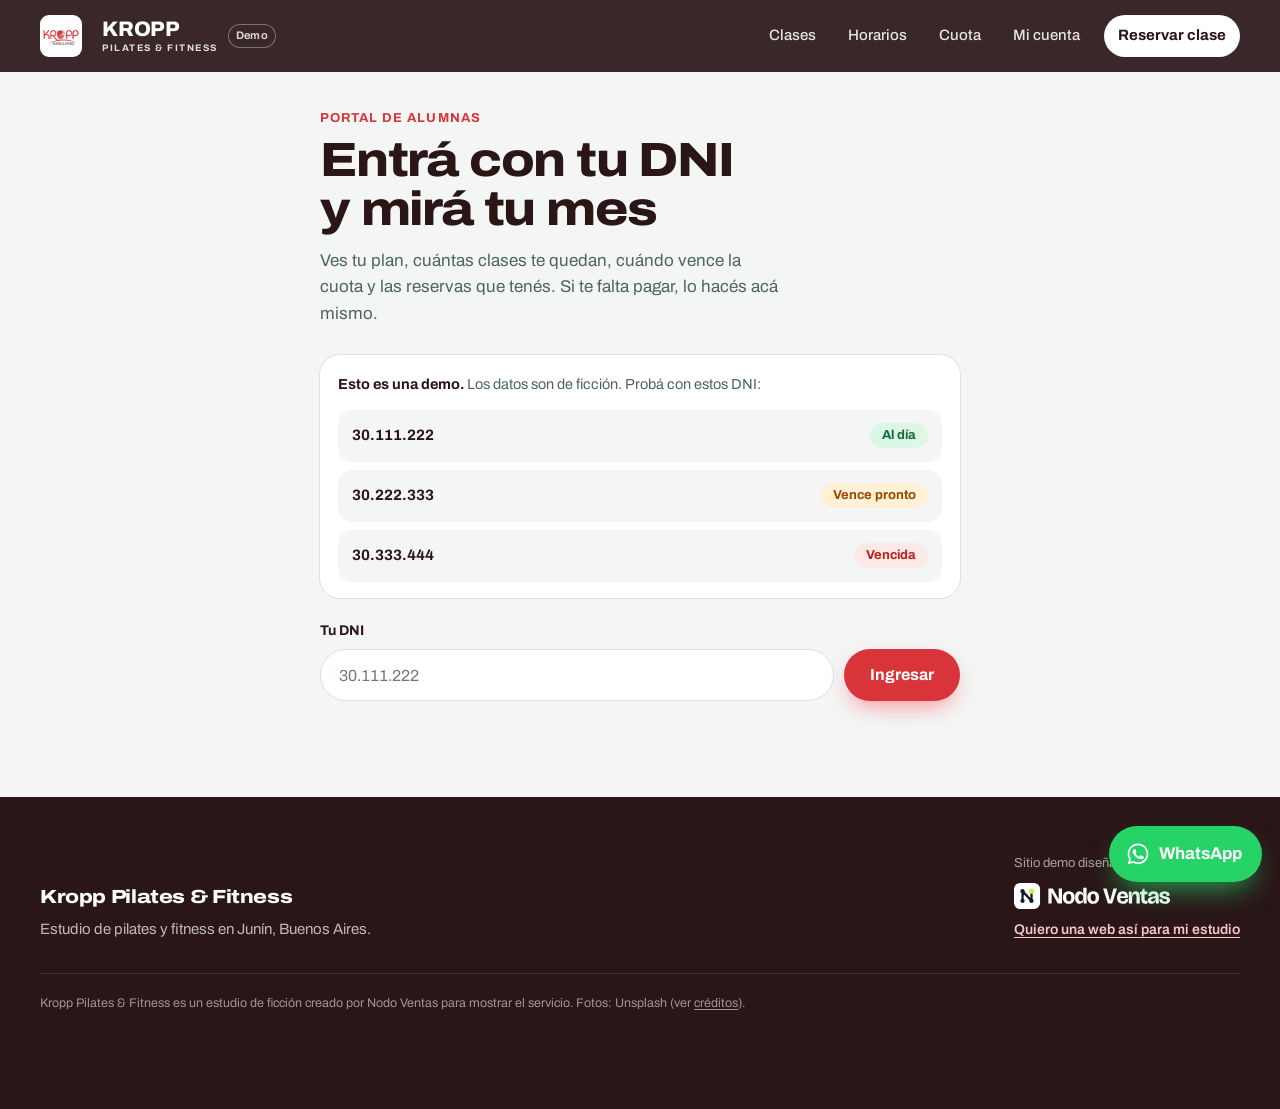
==== mi-cuenta/index.html @ a53e6f43 "Demo personalizada de Nodo Ventas: demo-kropp-pilates-junin" ====
<!DOCTYPE html>
<html lang="es-AR">
<head>
  <meta charset="utf-8">
  <meta name="viewport" content="width=device-width, initial-scale=1, viewport-fit=cover">
  <title>Portal de alumnas · Kropp Pilates & Fitness</title>
  <meta name="description" content="Entrá con tu DNI y mirá tu plan, cuántas clases te quedan, cuándo vence la cuota y tus reservas. Sitio demo creado por Nodo Ventas.">
  <meta name="robots" content="noindex, nofollow">
  <meta name="theme-color" content="#1C3A38">
  <link rel="icon" href="../favicon.svg" type="image/svg+xml">
  <link rel="preconnect" href="https://fonts.googleapis.com">
  <link rel="preconnect" href="https://fonts.gstatic.com" crossorigin>
  <link href="https://fonts.googleapis.com/css2?family=Archivo:wdth,wght@62..125,400..900&display=swap" rel="stylesheet">
  <link rel="stylesheet" href="../styles.css">
  <link rel="stylesheet" href="portal.css">
</head>
<body class="subpage">
  <a class="skip" href="#contenido">Saltar al contenido</a>

  <header class="site-header solid" id="top">
    <div class="wrap header-inner">
      <a class="brand" href="../" aria-label="Kropp Pilates & Fitness, inicio">
        <img src="../img/brand/logo.jpg" alt="Logo de Kropp Pilates & Fitness" style="height:42px;width:42px;border-radius:9px;object-fit:cover;display:block;flex:none"><span class="brand-wordmark" aria-hidden="true" style="margin-left:10px"><span class="wm-name">Kropp</span><span class="wm-sub">Pilates &amp; Fitness</span></span>
      </a>
      <a class="demo-tag" href="../oferta/" title="Sitio demo hecho por Nodo Ventas">Demo</a>
      <button class="menu-btn" type="button" aria-expanded="false" aria-controls="nav" aria-label="Abrir menú"><span></span><span></span></button>
      <nav class="nav" id="nav">
        <a href="../#clases">Clases</a>
        <a href="../#horarios">Horarios</a>
        <a href="../#cuota">Cuota</a>
        <a href="./" aria-current="page">Mi cuenta</a>
        <a class="nav-cta" href="../#horarios">Reservar clase</a>
      </nav>
    </div>
  </header>

  <main id="contenido" class="portal">
    <div class="wrap portal-wrap">
      <p class="portal-kicker">Portal de alumnas</p>
      <h1>Entrá con tu DNI y mirá tu mes</h1>
      <p class="portal-lead">Ves tu plan, cuántas clases te quedan, cuándo vence la cuota y las reservas que tenés. Si te falta pagar, lo hacés acá mismo.</p>

      <aside class="demo-banner" aria-label="Datos de la demo">
        <p><strong>Esto es una demo.</strong> Los datos son de ficción. Probá con estos DNI:</p>
        <div class="dni-hints">
          <button type="button" class="hint" data-dni="30111222">30.111.222 <span class="badge badge-ok">Al día</span></button>
          <button type="button" class="hint" data-dni="30222333">30.222.333 <span class="badge badge-pend">Vence pronto</span></button>
          <button type="button" class="hint" data-dni="30333444">30.333.444 <span class="badge badge-late">Vencida</span></button>
        </div>
      </aside>

      <form id="login-form" class="dni-form">
        <label for="dni">Tu DNI</label>
        <div class="dni-row">
          <input id="dni" name="dni" inputmode="numeric" autocomplete="off" required placeholder="30.111.222" aria-describedby="dni-error">
          <button class="btn btn-coral" type="submit">Ingresar</button>
        </div>
        <p class="form-error" id="dni-error" hidden>No encontramos ese DNI. En la demo usá uno de los tres de arriba.</p>
      </form>

      <section id="account-panel" class="account portal-account" hidden aria-live="polite"></section>
    </div>
  </main>

  <footer class="site-footer">
    <div class="wrap footer-grid">
      <div class="footer-brand">
        <span class="brand-name">Kropp Pilates & Fitness</span>
        <p>Estudio de pilates y fitness en Junín, Buenos Aires.</p>
      </div>
      <div class="made-by">
        <span>Sitio demo diseñado por</span>
        <a href="../oferta/" aria-label="Nodo Ventas, ver la oferta"><img src="../img/nodo/nodo-ventas-logo-blanco.svg" alt="Nodo Ventas" width="150" height="25"></a>
        <a class="made-link" href="../oferta/">Quiero una web así para mi estudio</a>
      </div>
    </div>
    <p class="wrap legal">Kropp Pilates & Fitness es un estudio de ficción creado por Nodo Ventas para mostrar el servicio. Fotos: Unsplash (ver <a href="../CREDITS.md">créditos</a>).</p>
  </footer>

  <a class="wa-float" href="https://wa.me/5491100000000?text=Hola%21%20Quiero%20reservar%20una%20clase%20de%20prueba" target="_blank" rel="noopener" aria-label="Escribir por WhatsApp">
    <svg viewBox="0 0 32 32" aria-hidden="true"><path fill="currentColor" d="M16 3C9 3 3.3 8.6 3.3 15.6c0 2.4.7 4.7 1.9 6.7L3 29l6.9-2.1c1.9 1 4 1.6 6.1 1.6 7 0 12.7-5.6 12.7-12.6S23 3 16 3zm0 23.2c-1.9 0-3.8-.5-5.4-1.5l-.4-.2-4.1 1.2 1.2-4-.3-.4a10.4 10.4 0 0 1-1.6-5.6C5.4 9.9 10.1 5.3 16 5.3s10.6 4.6 10.6 10.3S21.9 26.2 16 26.2zm5.8-7.7c-.3-.2-1.9-.9-2.2-1-.3-.1-.5-.2-.7.2-.2.3-.8 1-1 1.2-.2.2-.4.2-.7.1-.3-.2-1.3-.5-2.5-1.6-.9-.8-1.6-1.8-1.7-2.1-.2-.3 0-.5.1-.6l.5-.6c.2-.2.2-.3.3-.6.1-.2 0-.4 0-.6l-1-2.4c-.3-.6-.5-.5-.7-.5h-.6c-.2 0-.6.1-.9.4-.3.3-1.2 1.1-1.2 2.7s1.2 3.2 1.4 3.4c.2.2 2.4 3.6 5.8 5 2.9 1.1 3.4.9 4 .8.6-.1 1.9-.8 2.2-1.5.3-.8.3-1.4.2-1.5-.1-.2-.3-.3-.6-.4z"/></svg>
    <span>WhatsApp</span>
  </a>

  <div class="modal" id="modal-pago" hidden>
    <div class="sheet" role="dialog" aria-modal="true" aria-labelledby="pago-titulo">
      <button class="sheet-x" type="button" data-close aria-label="Cerrar">×</button>
      <div id="pago-form">
        <h2 id="pago-titulo">Cuota de noviembre</h2>
        <p class="pay-amount">$18.000</p>
        <p class="class-resume" id="pago-resumen">Plan 8 clases · Kropp Pilates & Fitness</p>
        <fieldset class="pay-methods">
          <legend>Medio de pago</legend>
          <label><input type="radio" name="pm" checked> Dinero en cuenta de Mercado Pago</label>
          <label><input type="radio" name="pm"> Tarjeta de débito o crédito</label>
        </fieldset>
        <button class="btn btn-mp btn-block" type="button" id="btn-pagar">Pagar $18.000</button>
        <p class="fine-print">Simulación de demo: no se abre un checkout real ni se cobra nada.</p>
      </div>
      <div id="pago-ok" hidden>
        <div class="ok-head">
          <span class="ok-check" aria-hidden="true"><svg viewBox="0 0 24 24"><path d="M5 12.5l4.2 4.2L19 7" fill="none" stroke="currentColor" stroke-width="2.6" stroke-linecap="round" stroke-linejoin="round"/></svg></span>
          <div><h2>Pago aprobado</h2><p class="class-resume">La cuota quedó acreditada en tu cuenta.</p></div>
        </div>
        <button class="btn btn-ink btn-block" type="button" data-close>Volver</button>
      </div>
    </div>
  </div>

  <script src="portal.js"></script>
</body>
</html>
---- styles.css ----
:root {
  --plum: #2A1517;
  --plum-2: #3C1F22;
  --coral: #D8343A;
  --coral-ink: #B4282E;
  --amber: #F3C6C7;
  --paper: #FFFFFF;
  --mist: #F3F6F5;
  --ink: #2A1517;
  --ink-soft: #4E6462;
  --line: #D9E3E1;
  --mp: #009EE3;
  --wa: #25D366;
  --font: "Archivo", "Helvetica Neue", Arial, sans-serif;
  --max: 1200px;
  --ease: cubic-bezier(.16, 1, .3, 1);
}
*, *::before, *::after { box-sizing: border-box; }
html { scroll-behavior: smooth; -webkit-text-size-adjust: 100%; }
@media (prefers-reduced-motion: reduce) { html { scroll-behavior: auto; } *, *::before, *::after { animation: none !important; transition: none !important; } }
body { margin: 0; background: var(--paper); color: var(--ink); font-family: var(--font); font-size: 17px; line-height: 1.55; -webkit-font-smoothing: antialiased; font-variation-settings: "wdth" 100; }
::selection { background: var(--coral); color: #fff; }
img { max-width: 100%; display: block; }
a { color: inherit; text-underline-offset: .18em; }
button, input { font: inherit; color: inherit; }
button { cursor: pointer; }
:focus-visible { outline: 3px solid var(--amber); outline-offset: 3px; border-radius: 6px; }
h1, h2, h3 { margin: 0; line-height: 1.02; letter-spacing: -0.025em; font-weight: 800; font-stretch: 112%; font-variation-settings: "wdth" 112; text-wrap: balance; }
p { margin: 0; }
.wrap { width: min(var(--max), calc(100% - 40px)); margin-inline: auto; }
.skip { position: absolute; left: 12px; top: -48px; z-index: 100; background: var(--amber); color: var(--ink); padding: 8px 12px; border-radius: 8px; }
.skip:focus { top: 12px; }

/* header */
.site-header { position: fixed; inset: 0 0 auto; z-index: 40; color: #fff; transition: background .4s var(--ease), box-shadow .4s var(--ease); }
.site-header.solid { background: rgba(42,21,23, .92); backdrop-filter: saturate(1.4) blur(14px); box-shadow: 0 1px 0 rgba(255,255,255,.08); }
.header-inner { display: flex; align-items: center; justify-content: space-between; min-height: 72px; gap: 16px; }
.brand { display: inline-flex; align-items: center; gap: 10px; text-decoration: none; }
.brand-mark { width: 34px; height: 34px; }
.brand-name { font-weight: 800; font-size: 19px; letter-spacing: -0.02em; font-variation-settings: "wdth" 118; }
.nav { display: flex; align-items: center; gap: 4px; }
.nav a { text-decoration: none; font-size: 15px; font-weight: 500; padding: 9px 14px; border-radius: 999px; opacity: .88; transition: background .2s, opacity .2s; }
.nav a:hover { opacity: 1; background: rgba(255,255,255,.1); }
.nav .nav-cta { background: #fff; color: var(--plum); font-weight: 700; opacity: 1; margin-left: 6px; }
.nav .nav-cta:hover { background: var(--amber); }
.menu-btn { display: none; width: 44px; height: 44px; border: 0; border-radius: 12px; background: rgba(255,255,255,.12); position: relative; }
.menu-btn span { position: absolute; left: 13px; right: 13px; height: 2px; background: #fff; border-radius: 2px; transition: transform .3s var(--ease); }
.menu-btn span:first-child { top: 17px; } .menu-btn span:last-child { top: 25px; }
.menu-btn[aria-expanded="true"] span:first-child { transform: translateY(4px) rotate(45deg); }
.menu-btn[aria-expanded="true"] span:last-child { transform: translateY(-4px) rotate(-45deg); }
@media (max-width: 860px) {
  .menu-btn { display: block; }
  .nav { position: absolute; top: 72px; left: 12px; right: 12px; flex-direction: column; align-items: stretch; padding: 10px; border-radius: 18px; background: var(--plum); box-shadow: 0 24px 48px rgba(0,0,0,.35); opacity: 0; transform: translateY(-8px); pointer-events: none; transition: opacity .25s var(--ease), transform .25s var(--ease); }
  .nav.open { opacity: 1; transform: none; pointer-events: auto; }
  .nav a { padding: 14px 16px; font-size: 17px; }
  .nav .nav-cta { margin: 6px 0 0; text-align: center; }
}

/* buttons */
.btn { display: inline-flex; align-items: center; justify-content: center; gap: 8px; min-height: 52px; padding: 0 26px; border-radius: 999px; border: 0; font-weight: 700; font-size: 16px; text-decoration: none; transition: transform .2s var(--ease), background .2s, box-shadow .2s; }
.btn:active { transform: scale(.97); }
.btn-coral { background: var(--coral); color: #fff; box-shadow: 0 10px 24px -8px rgba(255,77,94,.7); }
.btn-coral:hover { background: var(--coral-ink); }
.btn-glass { background: rgba(255,255,255,.14); color: #fff; backdrop-filter: blur(8px); box-shadow: inset 0 0 0 1px rgba(255,255,255,.35); }
.btn-glass:hover { background: rgba(255,255,255,.24); }
.btn-ink { background: var(--plum); color: #fff; }
.btn-ink:hover { background: var(--plum-2); }
.btn-mp { background: var(--mp); color: #fff; }
.btn-mp:hover { background: #0088c4; }
.btn-ghost { background: transparent; box-shadow: inset 0 0 0 1.5px var(--line); color: var(--ink); }
.btn-block { width: 100%; }
.btn[disabled] { opacity: .45; cursor: not-allowed; box-shadow: none; }

/* hero */
.hero { position: relative; min-height: 100svh; display: flex; align-items: flex-end; color: #fff; overflow: hidden; background: var(--plum); }
.hero-img { position: absolute; inset: 0; width: 100%; height: 100%; object-fit: cover; object-position: 62% 30%; transform: scale(1.06); animation: settle 1.8s var(--ease) forwards; }
.hero-shade { position: absolute; inset: 0; background: linear-gradient(180deg, rgba(42,21,23,.55) 0%, rgba(42,21,23,0) 28%, rgba(42,21,23,.2) 50%, rgba(42,21,23,.94) 100%), linear-gradient(90deg, rgba(42,21,23,.7) 0%, rgba(42,21,23,0) 65%); }
.hero-inner { position: relative; padding: 96px 0 64px; display: grid; grid-template-columns: 1.15fr minmax(260px, 360px); gap: 40px; align-items: end; width: 100%; }
.hero-video { width: min(100%, 360px); aspect-ratio: 9 / 16; justify-self: end; border-radius: 22px; overflow: hidden; background: #000; box-shadow: 0 28px 60px -18px rgba(0,0,0,.7), 0 0 0 1px rgba(255,255,255,.14); }
.hero-video video { width: 100%; height: 100%; display: block; object-fit: contain; background: #000; }
.hero-copy { min-width: 0; }
.hero-title { font-size: clamp(50px, 9vw, 124px); line-height: .9; letter-spacing: -0.035em; font-weight: 900; font-variation-settings: "wdth" 125; max-width: 11ch; }
.hero-title span { display: inline-block; opacity: 0; transform: translateY(.35em); animation: rise .9s var(--ease) forwards; }
.hero-title span:nth-child(2) { animation-delay: .12s; }
.hero-title span:nth-child(3) { animation-delay: .24s; color: var(--amber); }
.hero-lead { max-width: 46ch; margin-top: 26px; font-size: clamp(17px, 1.6vw, 20px); color: rgba(255,255,255,.86); }
.hero-actions { display: flex; flex-wrap: wrap; gap: 12px; margin-top: 30px; }
.hero-meta { display: flex; align-items: center; gap: 10px; margin-top: 28px; font-size: 14px; color: rgba(255,255,255,.75); }
.live-dot { width: 9px; height: 9px; border-radius: 50%; background: #3BE07A; box-shadow: 0 0 0 0 rgba(59,224,122,.6); animation: pulse 2s infinite; }
@keyframes settle { to { transform: scale(1); } }
@keyframes rise { to { opacity: 1; transform: none; } }
@keyframes pulse { 70% { box-shadow: 0 0 0 10px rgba(59,224,122,0); } 100% { box-shadow: 0 0 0 0 rgba(59,224,122,0); } }

/* sections */
section { scroll-margin-top: 72px; }
.section-head { display: grid; grid-template-columns: 1.1fr 1fr; gap: 24px 64px; align-items: end; margin-bottom: 40px; }
.section-head h2 { font-size: clamp(36px, 5vw, 64px); }
.section-head p { color: var(--ink-soft); max-width: 48ch; }
@media (max-width: 860px) { .section-head { grid-template-columns: 1fr; margin-bottom: 28px; } }

.clases { padding: 104px 0 88px; }
.rail { display: grid; grid-auto-flow: column; grid-auto-columns: minmax(280px, 31%); gap: 18px; overflow-x: auto; scroll-snap-type: x mandatory; padding: 4px max(20px, calc((100% - var(--max)) / 2)) 24px; scroll-padding-inline: max(20px, calc((100% - var(--max)) / 2)); scrollbar-width: thin; scrollbar-color: var(--coral) var(--mist); }
.rail::-webkit-scrollbar { height: 6px; } .rail::-webkit-scrollbar-thumb { background: var(--coral); border-radius: 6px; } .rail::-webkit-scrollbar-track { background: var(--mist); }
@media (max-width: 860px) { .rail { grid-auto-columns: 78%; } }
.class-tile { position: relative; scroll-snap-align: start; border-radius: 22px; overflow: hidden; aspect-ratio: 4 / 5; background: var(--plum); color: #fff; isolation: isolate; }
.class-tile img { position: absolute; inset: 0; width: 100%; height: 100%; object-fit: cover; transition: transform .8s var(--ease); z-index: -1; }
.class-tile::after { content: ""; position: absolute; inset: 0; z-index: -1; background: linear-gradient(180deg, rgba(42,21,23,0) 40%, rgba(42,21,23,.92) 100%); }
.class-tile:hover img { transform: scale(1.05); }
.tile-copy { position: absolute; inset: auto 0 0; padding: 22px; }
.tile-copy h3 { font-size: 28px; }
.tile-copy p { margin-top: 6px; color: rgba(255,255,255,.85); font-size: 15px; }
.tile-meta { display: inline-block; margin-top: 12px; font-size: 13px; font-weight: 600; color: var(--amber); }

/* horarios */
.horarios { padding: 96px 0; background: var(--mist); }
.days { display: flex; gap: 8px; overflow-x: auto; padding-bottom: 6px; margin-bottom: 22px; scrollbar-width: none; }
.days::-webkit-scrollbar { display: none; }
.day { flex: 0 0 auto; min-width: 82px; padding: 12px 16px; border-radius: 16px; border: 0; background: #fff; color: var(--ink); text-align: left; box-shadow: inset 0 0 0 1px var(--line); transition: background .2s, color .2s; }
.day b { display: block; font-size: 17px; }
.day small { color: var(--ink-soft); font-size: 13px; }
.day[aria-selected="true"] { background: var(--plum); color: #fff; box-shadow: none; }
.day[aria-selected="true"] small { color: rgba(255,255,255,.7); }
.schedule { display: grid; gap: 12px; }
.slot { display: grid; grid-template-columns: 76px 96px 1fr auto; align-items: center; gap: 20px; padding: 14px 16px 14px 20px; border-radius: 20px; background: #fff; box-shadow: 0 1px 2px rgba(42,21,23,.06); animation: rise .5s var(--ease) both; opacity: 0; transform: translateY(8px); }
.slot:nth-child(2) { animation-delay: .05s; } .slot:nth-child(3) { animation-delay: .1s; }
.slot-time { font-size: 24px; font-weight: 800; font-variant-numeric: tabular-nums; letter-spacing: -0.02em; }
.slot-time small { display: block; font-size: 13px; font-weight: 500; color: var(--ink-soft); }
.slot img { width: 96px; height: 72px; object-fit: cover; border-radius: 12px; }
.slot h3 { font-size: 20px; letter-spacing: -0.015em; font-variation-settings: "wdth" 105; }
.slot-sub { color: var(--ink-soft); font-size: 14px; margin-top: 2px; }
.spots { display: flex; align-items: center; gap: 10px; margin-top: 8px; font-size: 13px; font-weight: 600; }
.bar { width: 110px; height: 6px; border-radius: 6px; background: var(--line); overflow: hidden; }
.bar i { display: block; height: 100%; background: var(--coral); border-radius: 6px; }
.spots.ok { color: #1F8A4C; } .spots.ok .bar i { background: #2EB866; }
.spots.warn { color: #C2410C; } .spots.warn .bar i { background: var(--amber); }
.spots.full { color: var(--ink-soft); }
.slot .btn { min-height: 46px; padding: 0 20px; font-size: 15px; }
@media (max-width: 720px) {
  .slot { grid-template-columns: 64px 1fr; grid-template-areas: "time info" "btn btn"; gap: 12px 14px; padding: 16px; }
  .slot img { display: none; }
  .slot-time { grid-area: time; font-size: 21px; }
  .slot-info { grid-area: info; }
  .slot .btn { grid-area: btn; width: 100%; }
}

/* cuota */
.cuota { padding: 112px 0; }
.cuota-grid { display: grid; grid-template-columns: 1fr minmax(320px, 440px); gap: 64px; align-items: center; }
.cuota-copy h2, .avisos-copy h2 { font-size: clamp(36px, 5vw, 60px); }
.cuota-copy > p, .avisos-copy > p { margin-top: 18px; color: var(--ink-soft); max-width: 46ch; }
.ticks { list-style: none; padding: 0; margin: 26px 0 0; display: grid; gap: 12px; }
.ticks li { display: flex; gap: 12px; align-items: flex-start; font-weight: 500; }
.ticks li::before { content: ""; flex: 0 0 22px; height: 22px; border-radius: 50%; background: var(--coral) url("data:image/svg+xml,%3Csvg xmlns='http://www.w3.org/2000/svg' viewBox='0 0 24 24'%3E%3Cpath d='M6 12.5l4 4L18 8' fill='none' stroke='white' stroke-width='3' stroke-linecap='round' stroke-linejoin='round'/%3E%3C/svg%3E") center/14px no-repeat; margin-top: 1px; }
.account { background: #fff; border-radius: 28px; padding: 26px; box-shadow: 0 30px 60px -24px rgba(42,21,23,.35), 0 0 0 1px var(--line); }
.account-head { display: flex; gap: 14px; align-items: center; padding-bottom: 18px; border-bottom: 1px solid var(--line); }
.account-head strong { display: block; font-size: 18px; } .account-head span { color: var(--ink-soft); font-size: 14px; }
.avatar { width: 48px; height: 48px; border-radius: 50%; display: grid; place-items: center; background: var(--amber); color: var(--plum); font-weight: 800; }
.fee-row { display: flex; justify-content: space-between; align-items: center; padding: 16px 0; border-bottom: 1px solid var(--line); }
.fee-row strong { display: block; } .fee-row span { color: var(--ink-soft); font-size: 14px; }
.badge { font-size: 13px; font-weight: 700; padding: 6px 12px; border-radius: 999px; }
.badge-ok { background: #DDF7E6; color: #136C38; }
.badge-pend { background: #FFF0D6; color: #9A4A00; }
.account .btn-mp { width: 100%; margin-top: 20px; }
.fine-print { font-size: 12.5px; color: var(--ink-soft); margin-top: 12px; }
@media (max-width: 860px) { .cuota-grid { grid-template-columns: 1fr; gap: 40px; } .cuota { padding: 80px 0; } }

/* avisos */
.avisos { padding: 112px 0; background: var(--plum); color: #fff; overflow: hidden; }
.avisos-grid { display: grid; grid-template-columns: minmax(300px, 380px) 1fr; gap: 80px; align-items: center; }
.avisos-copy > p { color: rgba(255,255,255,.78); }
.avisos-copy .btn { margin-top: 28px; background: #fff; color: var(--plum); }
.phone { border-radius: 40px; padding: 10px; background: #0E0711; box-shadow: 0 40px 80px -20px rgba(0,0,0,.6), 0 0 0 1px rgba(255,255,255,.08); transform: rotate(-2deg); }
.phone .wa-top { border-radius: 30px 30px 0 0; }
.phone .wa-body { border-radius: 0 0 30px 30px; min-height: 470px; }
@media (max-width: 860px) { .avisos-grid { grid-template-columns: 1fr; gap: 48px; } .phone { transform: none; max-width: 380px; } .avisos { padding: 80px 0; } }

/* whatsapp look */
.wa-top { display: flex; align-items: center; gap: 10px; padding: 12px 14px; background: #008069; color: #fff; }
.wa-back { font-size: 26px; line-height: 1; opacity: .9; }
.wa-ava { width: 36px; height: 36px; flex: 0 0 36px; } .wa-ava svg { width: 100%; height: 100%; }
.wa-name { display: flex; flex-direction: column; line-height: 1.2; } .wa-name b { font-size: 15px; } .wa-name small { font-size: 12px; opacity: .8; }
.wa-body { background: #EFEAE2; padding: 14px 12px 18px; display: flex; flex-direction: column; gap: 6px; color: #111B21; font-family: -apple-system, "Segoe UI", Roboto, Helvetica, Arial, sans-serif; font-size: 14.5px; line-height: 1.4; }
.wa-day { align-self: center; background: #fff; color: #54656F; font-size: 12px; padding: 4px 10px; border-radius: 8px; margin: 6px 0; box-shadow: 0 1px 1px rgba(0,0,0,.08); }
.bubble { max-width: 86%; padding: 7px 9px 6px; border-radius: 10px; box-shadow: 0 1px 1px rgba(0,0,0,.12); position: relative; }
.bubble.in { align-self: flex-start; background: #fff; border-top-left-radius: 2px; }
.bubble.out { align-self: flex-end; background: #D9FDD3; border-top-right-radius: 2px; }
.bubble time { display: block; text-align: right; font-size: 11px; color: #667781; margin-top: 2px; }
.ticks-blue { color: #53BDEB; letter-spacing: -3px; margin-left: 2px; }
.wa-link { color: #027EB5; text-decoration: underline; }

/* sala */
.sala { position: relative; min-height: 70vh; display: flex; align-items: flex-end; color: #fff; }
.sala img { position: absolute; inset: 0; width: 100%; height: 100%; object-fit: cover; }
.sala::before { content: ""; position: absolute; inset: 0; z-index: 1; background: linear-gradient(0deg, rgba(42,21,23,.85), rgba(42,21,23,0) 60%); }
.sala-copy { position: relative; z-index: 2; padding-bottom: 56px; }
.sala-copy h2 { font-size: clamp(30px, 4.4vw, 56px); max-width: 18ch; }

/* faq */
.faq { padding: 112px 0; }
.faq-grid { display: grid; grid-template-columns: 1fr 1.3fr; gap: 64px; }
.faq h2 { font-size: clamp(34px, 4.5vw, 56px); }
details { border-bottom: 1px solid var(--line); padding: 20px 0; }
summary { cursor: pointer; font-weight: 700; font-size: 19px; list-style: none; display: flex; justify-content: space-between; gap: 16px; }
summary::-webkit-details-marker { display: none; }
summary::after { content: "+"; font-weight: 400; font-size: 26px; line-height: 1; color: var(--coral); transition: transform .3s var(--ease); }
details[open] summary::after { transform: rotate(45deg); }
details p { margin-top: 10px; color: var(--ink-soft); max-width: 60ch; }
@media (max-width: 860px) { .faq-grid { grid-template-columns: 1fr; gap: 24px; } .faq { padding: 80px 0; } }

/* footer */
.site-footer { background: var(--plum); color: #fff; padding: 56px 0 96px; }
.footer-grid { display: flex; flex-wrap: wrap; justify-content: space-between; gap: 32px; align-items: flex-end; padding-bottom: 32px; border-bottom: 1px solid rgba(255,255,255,.12); }
.footer-brand p { color: rgba(255,255,255,.7); margin-top: 6px; font-size: 15px; }
.made-by { display: grid; gap: 10px; justify-items: start; }
.made-by > span { font-size: 13px; color: rgba(255,255,255,.6); }
.made-by img { height: 26px; width: auto; }
.made-link { font-size: 14px; font-weight: 600; color: var(--amber); }
.legal { font-size: 12.5px; color: rgba(255,255,255,.55); margin-top: 20px; }

/* floating */
.wa-float { position: fixed; right: 18px; bottom: 18px; z-index: 50; display: inline-flex; align-items: center; gap: 8px; height: 56px; padding: 0 20px 0 16px; border-radius: 999px; background: var(--wa); color: #fff; font-weight: 700; text-decoration: none; box-shadow: 0 14px 30px -10px rgba(37,211,102,.8); transition: transform .2s var(--ease); }
.wa-float:hover { transform: translateY(-2px); }
.wa-float svg { width: 26px; height: 26px; }
.demo-chip { position: fixed; left: 14px; bottom: 18px; z-index: 50; font-size: 12px; font-weight: 600; text-decoration: none; padding: 7px 12px; border-radius: 999px; background: rgba(42,21,23,.78); color: rgba(255,255,255,.9); backdrop-filter: blur(8px); box-shadow: inset 0 0 0 1px rgba(255,255,255,.18); }
@media (max-width: 520px) { .wa-float span { display: none; } .wa-float { padding: 0; width: 56px; justify-content: center; } }

/* modal */
.modal { position: fixed; inset: 0; z-index: 80; display: grid; place-items: end center; background: rgba(20,8,24,.55); backdrop-filter: blur(4px); padding: 0; }
@media (min-width: 640px) { .modal { place-items: center; padding: 24px; } }
.modal[hidden] { display: none; }
.sheet { position: relative; width: min(460px, 100%); max-height: 92svh; overflow: auto; background: #fff; color: var(--ink); border-radius: 26px 26px 0 0; padding: 30px 24px 26px; animation: sheet .45s var(--ease); }
@media (min-width: 640px) { .sheet { border-radius: 26px; } }
@keyframes sheet { from { transform: translateY(40px); opacity: 0; } }
.sheet h2 { font-size: 28px; }
.sheet-x { position: absolute; right: 14px; top: 14px; width: 38px; height: 38px; border-radius: 50%; border: 0; background: var(--mist); font-size: 22px; line-height: 1; }
.class-resume { color: var(--ink-soft); margin-top: 6px; }
.sheet label { display: block; font-weight: 600; font-size: 14px; margin: 18px 0 6px; }
.sheet input:not([type="radio"]) { width: 100%; height: 52px; border-radius: 14px; border: 1.5px solid var(--line); padding: 0 16px; font-size: 16px; background: #fff; }
.sheet input:focus { outline: none; border-color: var(--coral); box-shadow: 0 0 0 4px rgba(255,77,94,.15); }
.sheet .btn-block { margin-top: 22px; }
.ok-head { display: flex; gap: 14px; align-items: center; }
.ok-check { width: 52px; height: 52px; flex: 0 0 52px; border-radius: 50%; background: #2EB866; color: #fff; display: grid; place-items: center; animation: pop .5s var(--ease); }
.ok-check svg { width: 28px; height: 28px; }
@keyframes pop { from { transform: scale(.4); opacity: 0; } }
.wa-label { margin: 22px 0 8px; font-size: 13px; font-weight: 600; color: var(--ink-soft); }
.wa-mini { border-radius: 18px; overflow: hidden; box-shadow: 0 0 0 1px var(--line); }
.wa-mini .wa-body { min-height: 0; }
.wa-mini .bubble { animation: rise .5s .25s var(--ease) both; opacity: 0; transform: translateY(8px); }
.pay-amount { font-size: 44px; font-weight: 800; letter-spacing: -0.03em; margin-top: 10px; font-variant-numeric: tabular-nums; }
.pay-methods { border: 0; padding: 0; margin: 18px 0 0; display: grid; gap: 8px; }
.pay-methods legend { font-weight: 600; font-size: 14px; margin-bottom: 8px; }
.pay-methods label { margin: 0; display: flex; gap: 10px; align-items: center; padding: 14px; border-radius: 14px; box-shadow: inset 0 0 0 1.5px var(--line); font-weight: 500; }
.pay-methods label:has(input:checked) { box-shadow: inset 0 0 0 2px var(--mp); }
.pay-methods input { accent-color: var(--mp); }
.btn.loading { pointer-events: none; opacity: .8; }
.btn.loading::after { content: ""; width: 16px; height: 16px; border-radius: 50%; border: 2px solid rgba(255,255,255,.5); border-top-color: #fff; animation: spin .7s linear infinite; }
@keyframes spin { to { transform: rotate(360deg); } }

.demo-tag { margin-right: auto; margin-left: -6px; font-size: 11px; font-weight: 700; letter-spacing: .02em; text-decoration: none; padding: 3px 8px; border-radius: 999px; color: rgba(255,255,255,.8); box-shadow: inset 0 0 0 1px rgba(255,255,255,.35); }
.demo-tag:hover { color: #fff; box-shadow: inset 0 0 0 1px #fff; }
@media (max-width: 900px) {
  .hero { min-height: 0; align-items: stretch; overflow: hidden; }
  .hero-inner { grid-template-columns: 1fr; justify-items: center; padding: 88px 0 48px; gap: 28px; }
  .hero-video { width: min(100%, calc(68svh * 9 / 16), 380px); justify-self: center; }
  .hero-copy { width: 100%; }
}
@media (max-width: 600px) { .hero-img { object-position: 58% 18%; } }

/* wordmark tipográfico (branding real, sin isotipo inventado) */
.brand-wordmark { display: flex; flex-direction: column; justify-content: center; line-height: 1; text-decoration: none; }
.brand-wordmark .wm-name { font-weight: 800; font-size: 21px; letter-spacing: -0.01em; text-transform: uppercase; }
.brand-wordmark .wm-sub { font-size: 9.5px; font-weight: 700; letter-spacing: 0.16em; text-transform: uppercase; opacity: .85; margin-top: 4px; }
---- mi-cuenta/portal.css ----
/* Portal de alumnas — misma base visual que la demo Kropp Pilates & Fitness */
body.subpage { background: var(--mist); padding-top: 72px; }
body.subpage .site-header { background: rgba(42,21,23, .92); backdrop-filter: saturate(1.4) blur(14px); box-shadow: 0 1px 0 rgba(255,255,255,.08); }

.portal { padding: 36px 0 96px; }
.portal-wrap { max-width: 640px; }
.portal-kicker { font-size: 13px; font-weight: 700; letter-spacing: .08em; text-transform: uppercase; color: var(--coral); }
.portal h1 { font-size: clamp(32px, 7vw, 48px); margin-top: 8px; }
.portal-lead { margin-top: 14px; color: var(--ink-soft); max-width: 46ch; }

.demo-banner { margin-top: 28px; background: #fff; border-radius: 20px; padding: 18px 18px 16px; box-shadow: 0 0 0 1px var(--line); }
.demo-banner p { font-size: 14.5px; color: var(--ink-soft); }
.demo-banner strong { color: var(--ink); }
.dni-hints { display: grid; gap: 8px; margin-top: 14px; }
.hint { display: flex; align-items: center; justify-content: space-between; gap: 12px; width: 100%; min-height: 52px; padding: 0 14px; border: 0; border-radius: 14px; background: var(--mist); font: 700 15px/1 var(--font); color: var(--ink); font-variant-numeric: tabular-nums; text-align: left; box-shadow: inset 0 0 0 1.5px transparent; transition: background .2s, box-shadow .2s; }
.hint:hover, .hint:focus-visible { background: #fff; box-shadow: inset 0 0 0 1.5px var(--coral); }
.hint .badge { flex: 0 0 auto; }

.badge-late { background: #FDE8E8; color: #B42318; }

.dni-form { margin-top: 22px; }
.dni-form label { display: block; font-weight: 700; font-size: 14px; margin-bottom: 8px; }
.dni-row { display: grid; grid-template-columns: 1fr auto; gap: 10px; }
.dni-form input { width: 100%; height: 52px; border-radius: 999px; border: 1.5px solid var(--line); padding: 0 18px; font-size: 16px; background: #fff; font-variant-numeric: tabular-nums; }
.dni-form input:focus { outline: none; border-color: var(--coral); box-shadow: 0 0 0 4px rgba(255,77,94,.15); }
.form-error { margin-top: 10px; font-size: 14px; font-weight: 600; color: #B42318; }
@media (max-width: 520px) { .dni-row { grid-template-columns: 1fr; } }

.portal-account { margin-top: 22px; }
.portal-account .account-head { align-items: flex-start; }
.account-actions { margin-left: auto; align-self: start; }
.btn-text { border: 0; background: none; color: var(--ink-soft); font: 600 12px/1 var(--font); padding: 6px 0; white-space: nowrap; }
.btn-text:hover { color: var(--ink); text-decoration: underline; text-underline-offset: .18em; }

.stat { padding: 18px 0; border-bottom: 1px solid var(--line); }
.stat-label { font-size: 13px; font-weight: 600; color: var(--ink-soft); }
.stat-value { margin-top: 4px; font-size: 22px; font-weight: 800; letter-spacing: -0.03em; }
.stat-value b { color: var(--coral); }
.meter { margin-top: 12px; height: 8px; border-radius: 8px; background: var(--line); overflow: hidden; }
.meter i { display: block; height: 100%; background: var(--coral); border-radius: 8px; }

.portal-account .fee-row { padding: 18px 0; }
.fee-note { display: block; font-size: 13px; color: var(--ink-soft); font-weight: 500; margin-top: 2px; }

.reservas { padding: 18px 0 8px; }
.reservas h2 { font-size: 16px; letter-spacing: 0; font-stretch: 100%; font-variation-settings: "wdth" 100; }
.reservas ul { list-style: none; padding: 0; margin: 12px 0 0; display: grid; gap: 8px; }
.reservas li { display: grid; grid-template-columns: 92px 1fr; gap: 12px; align-items: center; padding: 12px 14px; border-radius: 14px; background: var(--mist); }
.reservas .when { font-weight: 800; font-size: 14px; letter-spacing: -0.02em; }
.reservas .when small { display: block; font-weight: 600; color: var(--ink-soft); font-size: 12px; }
.reservas .what { font-weight: 700; font-size: 15px; }
.reservas .what small { display: block; font-weight: 500; color: var(--ink-soft); font-size: 13px; }
.empty { color: var(--ink-soft); font-size: 14.5px; margin-top: 8px; }

body.logged-in .dni-form { display: none; }

body.logged-in .portal { padding-top: 20px; padding-bottom: 72px; }
body.logged-in .portal-lead { display: none; }
body.logged-in .portal h1 { font-size: clamp(26px, 6vw, 34px); }
body.logged-in .demo-banner { padding: 12px 14px; margin-top: 16px; }
body.logged-in .demo-banner p { font-size: 13px; }
body.logged-in .dni-hints { gap: 6px; }
body.logged-in .hint { min-height: 44px; font-size: 14px; }
body.logged-in .portal-account { margin-top: 16px; }

.portal-account .account-head span { white-space: nowrap; }
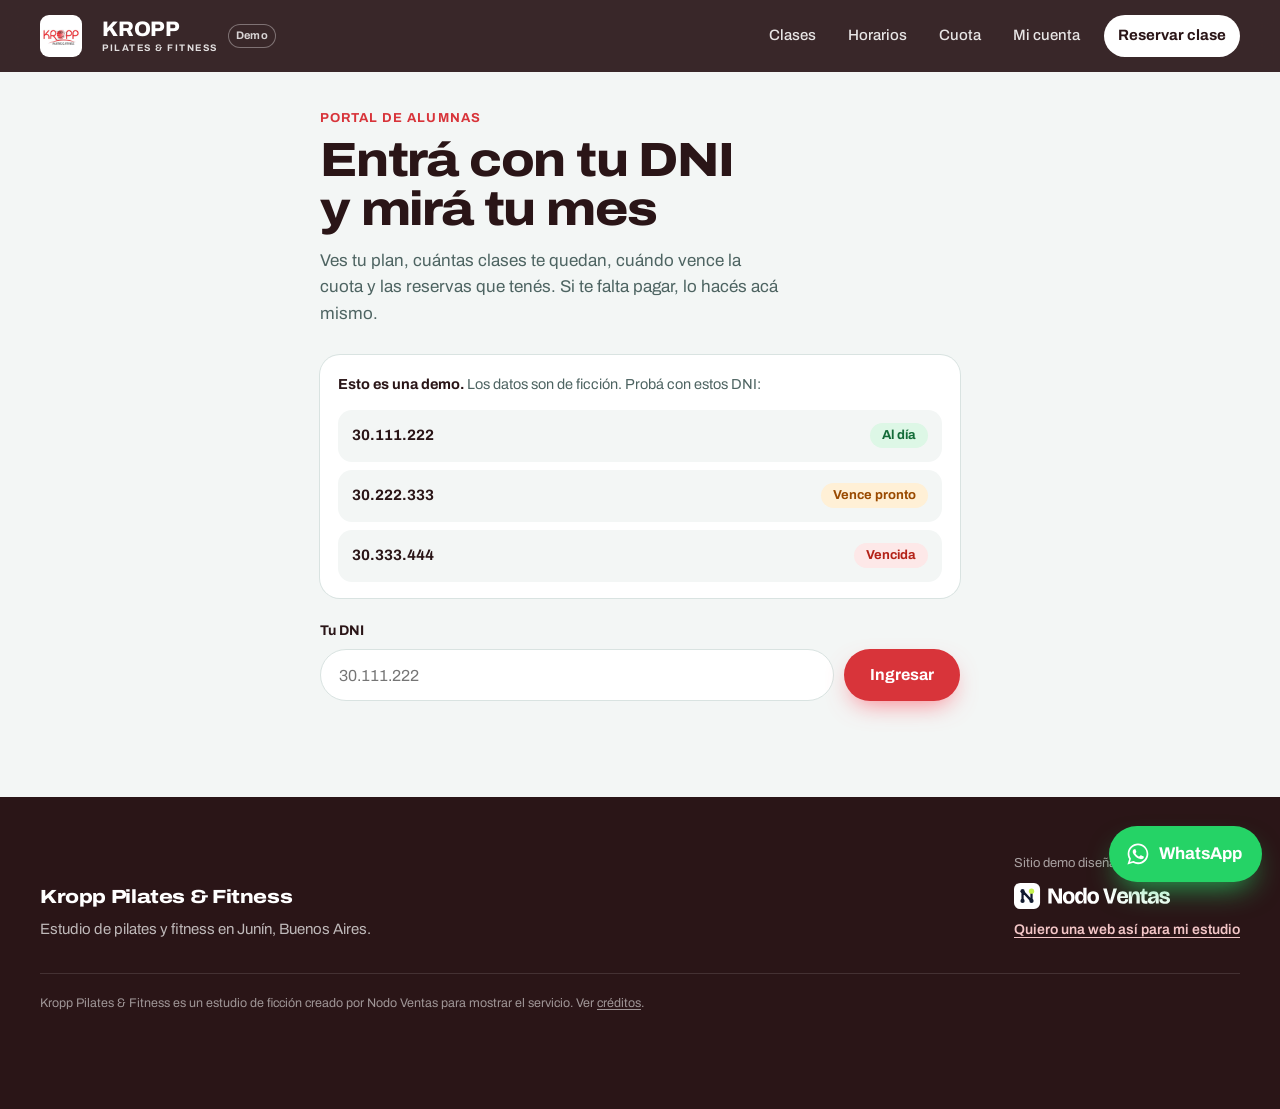
==== commit 3916a2bc: "Demo personalizada de Nodo Ventas: demo-kropp-pilates-junin" ====
--- a/mi-cuenta/index.html
+++ b/mi-cuenta/index.html
@@ -74,7 +74,7 @@
         <a class="made-link" href="../oferta/">Quiero una web así para mi estudio</a>
       </div>
     </div>
-    <p class="wrap legal">Kropp Pilates & Fitness es un estudio de ficción creado por Nodo Ventas para mostrar el servicio. Fotos: Unsplash (ver <a href="../CREDITS.md">créditos</a>).</p>
+    <p class="wrap legal">Kropp Pilates & Fitness es un estudio de ficción creado por Nodo Ventas para mostrar el servicio. Ver <a href="../CREDITS.md">créditos</a>.</p>
   </footer>
 
   <a class="wa-float" href="https://wa.me/5491100000000?text=Hola%21%20Quiero%20reservar%20una%20clase%20de%20prueba" target="_blank" rel="noopener" aria-label="Escribir por WhatsApp">
--- a/styles.css
+++ b/styles.css
@@ -270,3 +270,12 @@
 .brand-wordmark { display: flex; flex-direction: column; justify-content: center; line-height: 1; text-decoration: none; }
 .brand-wordmark .wm-name { font-weight: 800; font-size: 21px; letter-spacing: -0.01em; text-transform: uppercase; }
 .brand-wordmark .wm-sub { font-size: 9.5px; font-weight: 700; letter-spacing: 0.16em; text-transform: uppercase; opacity: .85; margin-top: 4px; }
+
+/* margen lateral del hero en celular (fix 23/11) */
+.hero .hero-inner { width: min(var(--max), calc(100% - 40px)); margin-inline: auto; }
+
+/* Sin fotos genéricas: bloques de color de la marca */
+.class-tile { background: linear-gradient(160deg, var(--coral) 0%, var(--plum) 100%); }
+.class-tile:nth-child(even) { background: linear-gradient(160deg, var(--coral-ink) 0%, var(--plum) 100%); }
+.sala { background: linear-gradient(135deg, var(--plum) 0%, var(--coral-ink) 100%); min-height: 44vh; }
+.row-ph { display: block; width: 96px; height: 72px; border-radius: 10px; background: linear-gradient(135deg, var(--coral), var(--plum)); flex: none; }
